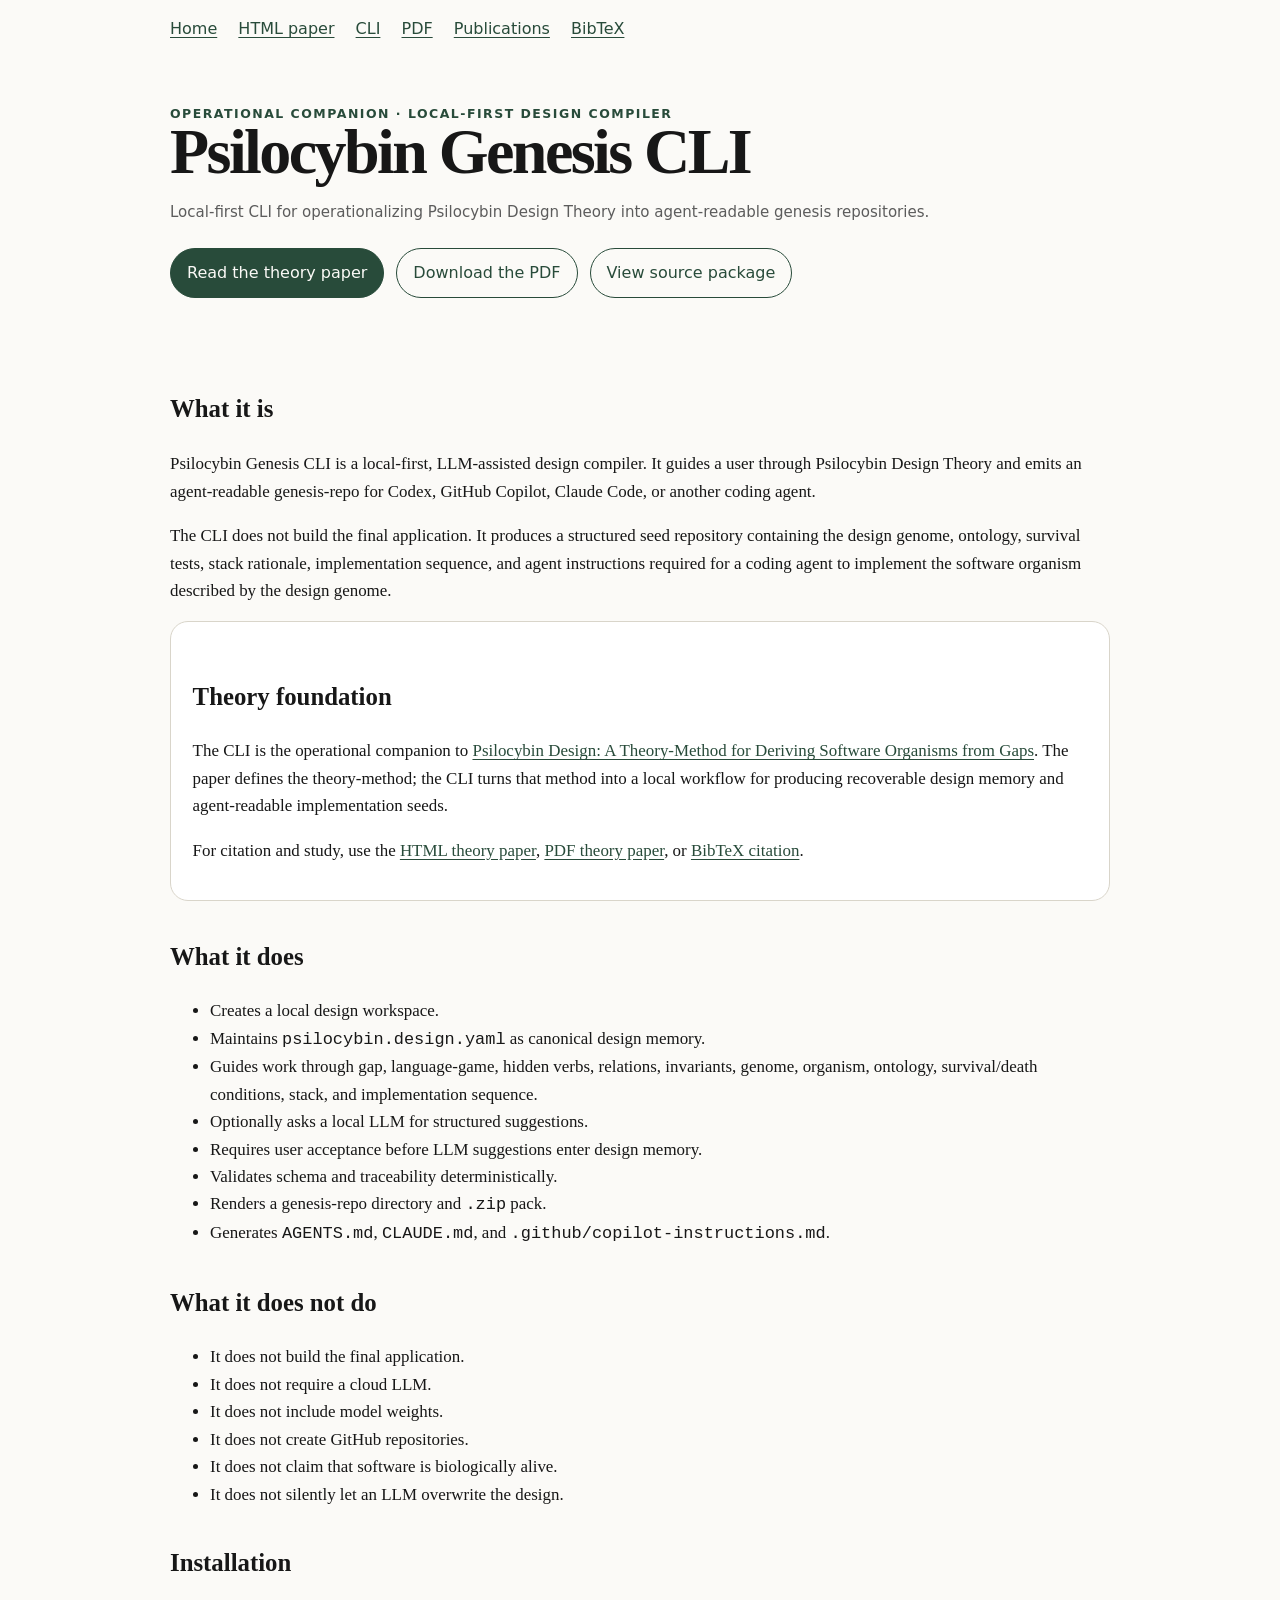
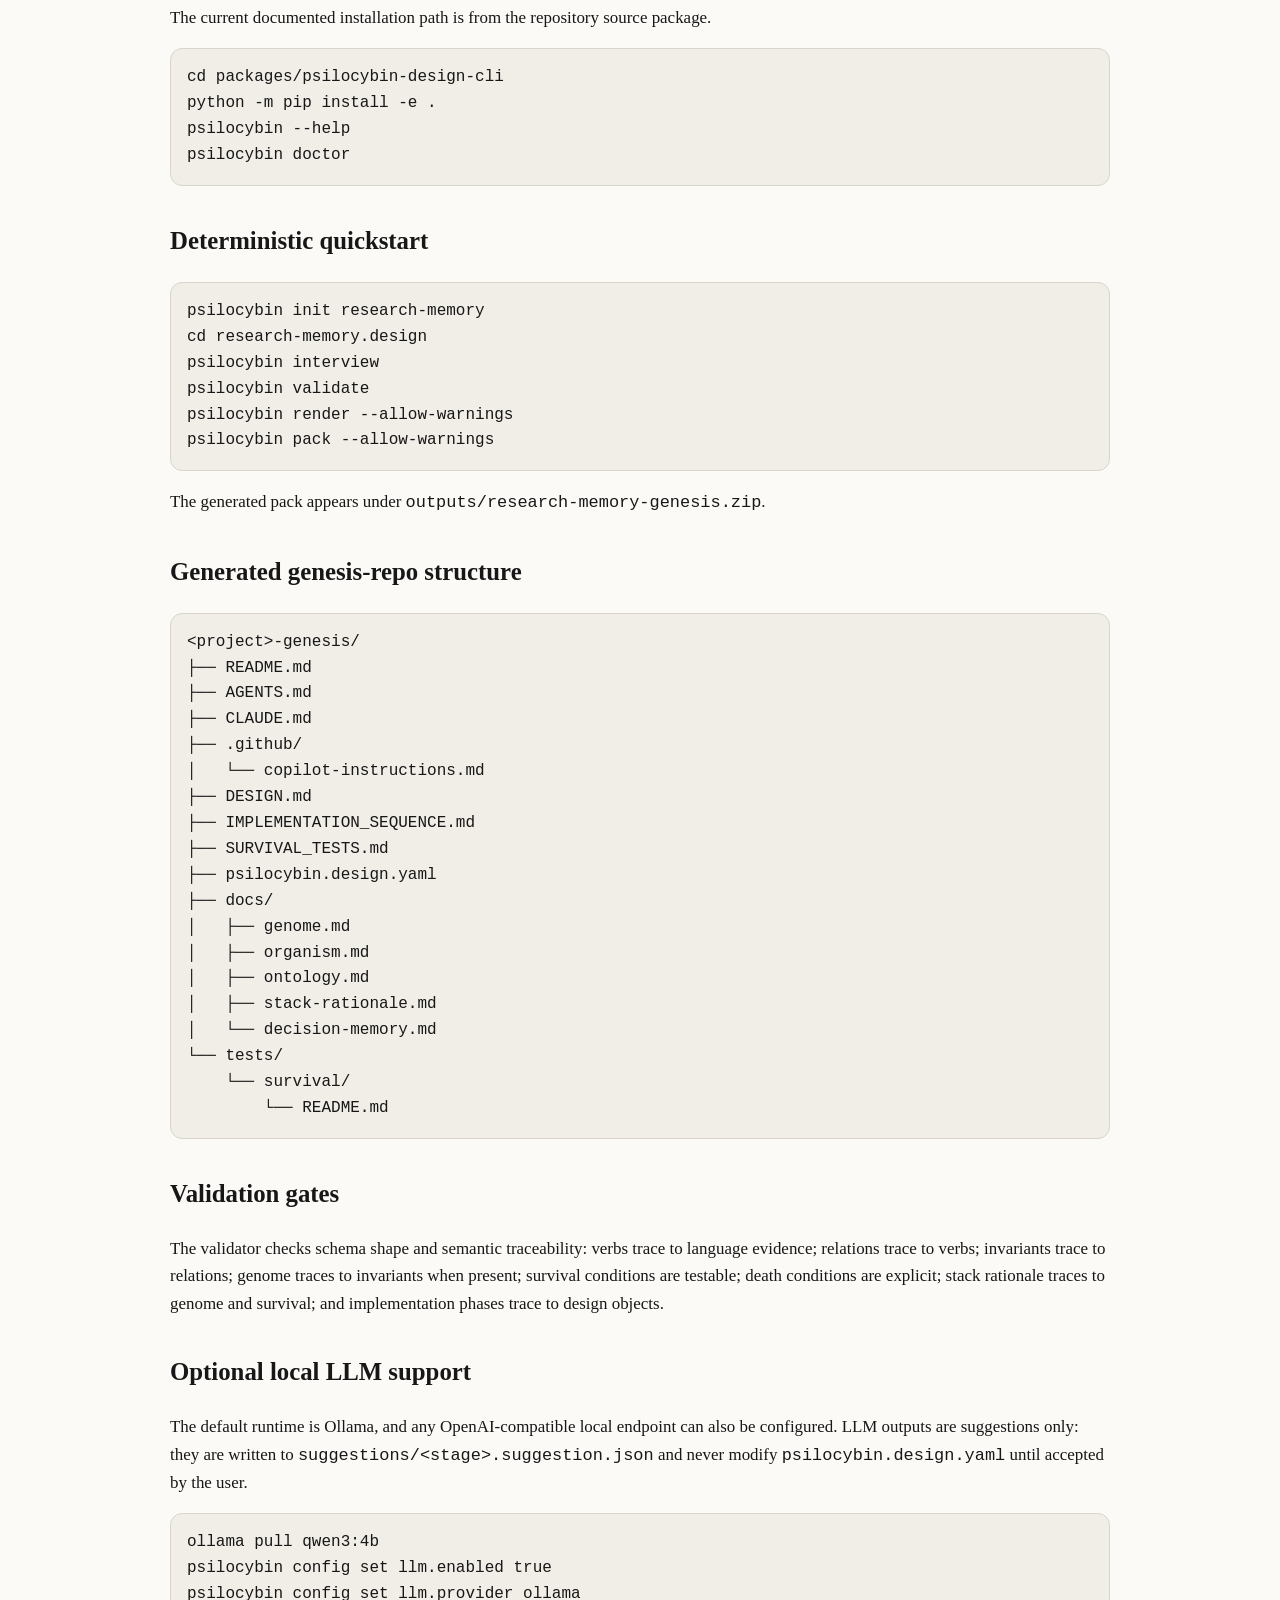
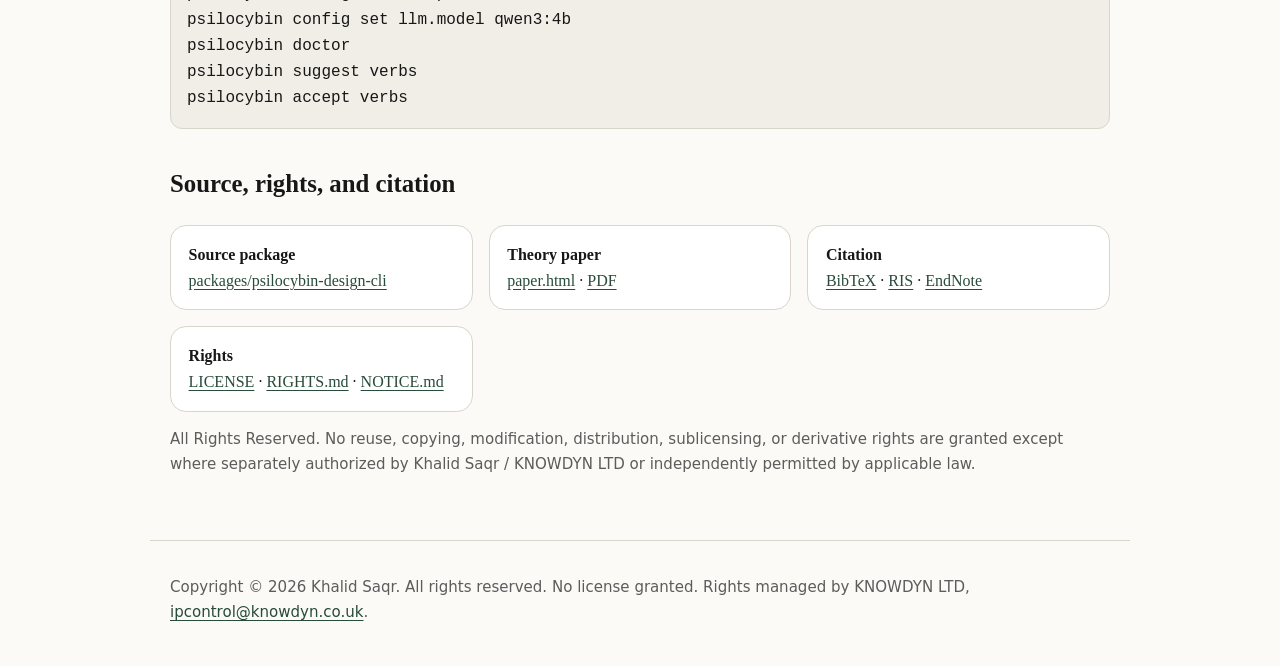
==== docs/cli.html @ f2608755 "Add CLI page to GitHub Pages site" ====
<!doctype html>
<html lang="en">
<head>
<meta charset="utf-8">
<meta name="viewport" content="width=device-width, initial-scale=1">
<title>Psilocybin Genesis CLI | Psilocybin Design Theory</title>
<meta name="description" content="Local-first CLI for operationalizing Psilocybin Design Theory into agent-readable genesis repositories.">
<meta name="author" content="Khalid Saqr">
<meta name="robots" content="index, follow, max-snippet:-1, max-image-preview:large, max-video-preview:-1">
<link rel="canonical" href="https://khalid-saqr.github.io/psilocybin-design-theory/cli.html">
<link rel="stylesheet" href="style.css">
<meta property="og:type" content="website">
<meta property="og:title" content="Psilocybin Genesis CLI">
<meta property="og:description" content="Local-first CLI for operationalizing Psilocybin Design Theory into agent-readable genesis repositories.">
<meta property="og:url" content="https://khalid-saqr.github.io/psilocybin-design-theory/cli.html">
<meta property="og:site_name" content="Psilocybin Design Theory">
<meta name="twitter:card" content="summary">
<meta name="twitter:title" content="Psilocybin Genesis CLI">
<meta name="twitter:description" content="Local-first CLI for operationalizing Psilocybin Design Theory into agent-readable genesis repositories.">
<script type="application/ld+json">{"@context":"https://schema.org","@type":"SoftwareApplication","name":"Psilocybin Genesis CLI","description":"Local-first CLI for operationalizing Psilocybin Design Theory into agent-readable genesis repositories.","applicationCategory":"DeveloperApplication","operatingSystem":"Windows, macOS, Linux","programmingLanguage":"Python","isBasedOn":"https://khalid-saqr.github.io/psilocybin-design-theory/paper.html","codeRepository":"https://github.com/khalid-saqr/psilocybin-design-theory/tree/main/packages/psilocybin-design-cli","author":{"@type":"Person","name":"Khalid Saqr","identifier":"https://orcid.org/0000-0002-3058-2705"},"copyrightHolder":{"@type":"Person","name":"Khalid Saqr"},"copyrightYear":2026,"license":"All rights reserved; no license granted"}</script>
</head>
<body>
<nav aria-label="Primary">
  <a href="./">Home</a>
  <a href="paper.html">HTML paper</a>
  <a href="cli.html">CLI</a>
  <a href="psilocybin-design-theory.pdf">PDF</a>
  <a href="publications.html">Publications</a>
  <a href="metadata/citation.bib">BibTeX</a>
</nav>
<header>
  <div class="kicker">Operational companion · Local-first design compiler</div>
  <h1>Psilocybin Genesis CLI</h1>
  <p class="meta">Local-first CLI for operationalizing Psilocybin Design Theory into agent-readable genesis repositories.</p>
  <div class="actions">
    <a class="button primary" href="paper.html">Read the theory paper</a>
    <a class="button" href="psilocybin-design-theory.pdf">Download the PDF</a>
    <a class="button" href="https://github.com/khalid-saqr/psilocybin-design-theory/tree/main/packages/psilocybin-design-cli">View source package</a>
  </div>
</header>
<main>
  <section aria-labelledby="what-it-is">
    <h2 id="what-it-is">What it is</h2>
    <p>Psilocybin Genesis CLI is a local-first, LLM-assisted design compiler. It guides a user through Psilocybin Design Theory and emits an agent-readable genesis-repo for Codex, GitHub Copilot, Claude Code, or another coding agent.</p>
    <p>The CLI does not build the final application. It produces a structured seed repository containing the design genome, ontology, survival tests, stack rationale, implementation sequence, and agent instructions required for a coding agent to implement the software organism described by the design genome.</p>
  </section>
  <section class="abstract" aria-labelledby="theory-foundation">
    <h2 id="theory-foundation">Theory foundation</h2>
    <p>The CLI is the operational companion to <a href="paper.html">Psilocybin Design: A Theory-Method for Deriving Software Organisms from Gaps</a>. The paper defines the theory-method; the CLI turns that method into a local workflow for producing recoverable design memory and agent-readable implementation seeds.</p>
    <p>For citation and study, use the <a href="paper.html">HTML theory paper</a>, <a href="psilocybin-design-theory.pdf">PDF theory paper</a>, or <a href="metadata/citation.bib">BibTeX citation</a>.</p>
  </section>
  <section aria-labelledby="what-it-does">
    <h2 id="what-it-does">What it does</h2>
    <ul>
      <li>Creates a local design workspace.</li>
      <li>Maintains <code>psilocybin.design.yaml</code> as canonical design memory.</li>
      <li>Guides work through gap, language-game, hidden verbs, relations, invariants, genome, organism, ontology, survival/death conditions, stack, and implementation sequence.</li>
      <li>Optionally asks a local LLM for structured suggestions.</li>
      <li>Requires user acceptance before LLM suggestions enter design memory.</li>
      <li>Validates schema and traceability deterministically.</li>
      <li>Renders a genesis-repo directory and <code>.zip</code> pack.</li>
      <li>Generates <code>AGENTS.md</code>, <code>CLAUDE.md</code>, and <code>.github/copilot-instructions.md</code>.</li>
    </ul>
  </section>
  <section aria-labelledby="what-it-does-not-do">
    <h2 id="what-it-does-not-do">What it does not do</h2>
    <ul>
      <li>It does not build the final application.</li>
      <li>It does not require a cloud LLM.</li>
      <li>It does not include model weights.</li>
      <li>It does not create GitHub repositories.</li>
      <li>It does not claim that software is biologically alive.</li>
      <li>It does not silently let an LLM overwrite the design.</li>
    </ul>
  </section>
  <section aria-labelledby="installation">
    <h2 id="installation">Installation</h2>
    <p>The current documented installation path is from the repository source package.</p>
    <pre><code>cd packages/psilocybin-design-cli
python -m pip install -e .
psilocybin --help
psilocybin doctor</code></pre>
  </section>
  <section aria-labelledby="quickstart">
    <h2 id="quickstart">Deterministic quickstart</h2>
    <pre><code>psilocybin init research-memory
cd research-memory.design
psilocybin interview
psilocybin validate
psilocybin render --allow-warnings
psilocybin pack --allow-warnings</code></pre>
    <p>The generated pack appears under <code>outputs/research-memory-genesis.zip</code>.</p>
  </section>
  <section aria-labelledby="generated-structure">
    <h2 id="generated-structure">Generated genesis-repo structure</h2>
    <pre><code>&lt;project&gt;-genesis/
├── README.md
├── AGENTS.md
├── CLAUDE.md
├── .github/
│   └── copilot-instructions.md
├── DESIGN.md
├── IMPLEMENTATION_SEQUENCE.md
├── SURVIVAL_TESTS.md
├── psilocybin.design.yaml
├── docs/
│   ├── genome.md
│   ├── organism.md
│   ├── ontology.md
│   ├── stack-rationale.md
│   └── decision-memory.md
└── tests/
    └── survival/
        └── README.md</code></pre>
  </section>
  <section aria-labelledby="validation-gates">
    <h2 id="validation-gates">Validation gates</h2>
    <p>The validator checks schema shape and semantic traceability: verbs trace to language evidence; relations trace to verbs; invariants trace to relations; genome traces to invariants when present; survival conditions are testable; death conditions are explicit; stack rationale traces to genome and survival; and implementation phases trace to design objects.</p>
  </section>
  <section aria-labelledby="llm-support">
    <h2 id="llm-support">Optional local LLM support</h2>
    <p>The default runtime is Ollama, and any OpenAI-compatible local endpoint can also be configured. LLM outputs are suggestions only: they are written to <code>suggestions/&lt;stage&gt;.suggestion.json</code> and never modify <code>psilocybin.design.yaml</code> until accepted by the user.</p>
    <pre><code>ollama pull qwen3:4b
psilocybin config set llm.enabled true
psilocybin config set llm.provider ollama
psilocybin config set llm.model qwen3:4b
psilocybin doctor
psilocybin suggest verbs
psilocybin accept verbs</code></pre>
  </section>
  <section aria-labelledby="source-rights-citation">
    <h2 id="source-rights-citation">Source, rights, and citation</h2>
    <div class="grid">
      <div class="card"><strong>Source package</strong><br><a href="https://github.com/khalid-saqr/psilocybin-design-theory/tree/main/packages/psilocybin-design-cli">packages/psilocybin-design-cli</a></div>
      <div class="card"><strong>Theory paper</strong><br><a href="paper.html">paper.html</a> · <a href="psilocybin-design-theory.pdf">PDF</a></div>
      <div class="card"><strong>Citation</strong><br><a href="metadata/citation.bib">BibTeX</a> · <a href="metadata/citation.ris">RIS</a> · <a href="metadata/citation.enw">EndNote</a></div>
      <div class="card"><strong>Rights</strong><br><a href="https://github.com/khalid-saqr/psilocybin-design-theory/blob/main/LICENSE">LICENSE</a> · <a href="https://github.com/khalid-saqr/psilocybin-design-theory/blob/main/RIGHTS.md">RIGHTS.md</a> · <a href="https://github.com/khalid-saqr/psilocybin-design-theory/blob/main/NOTICE.md">NOTICE.md</a></div>
    </div>
    <p class="small">All Rights Reserved. No reuse, copying, modification, distribution, sublicensing, or derivative rights are granted except where separately authorized by Khalid Saqr / KNOWDYN LTD or independently permitted by applicable law.</p>
  </section>
</main>
<footer><p class="small">Copyright © 2026 Khalid Saqr. All rights reserved. No license granted. Rights managed by KNOWDYN LTD, <a href="mailto:ipcontrol@knowdyn.co.uk">ipcontrol@knowdyn.co.uk</a>.</p></footer>
</body>
</html>
---- docs/style.css ----
/* Psilocybin Design Theory - scholarly GitHub Pages site */
:root { color-scheme: light dark; --bg: #fbfaf7; --fg: #171717; --muted: #5c5c5c; --card: #ffffff; --border: #d9d5ca; --accent: #284b3a; --code: #f1eee7; }
@media (prefers-color-scheme: dark) { :root { --bg: #111310; --fg: #f1f1ed; --muted: #b9b9b0; --card: #181b16; --border: #36392f; --accent: #9fc6ad; --code: #20241f; } }
* { box-sizing: border-box; }
body { margin: 0; background: var(--bg); color: var(--fg); font-family: ui-serif, Georgia, Cambria, "Times New Roman", Times, serif; line-height: 1.62; }
main, header, footer, nav { max-width: 980px; margin: 0 auto; padding: 0 1.25rem; }
header { padding-top: 4rem; padding-bottom: 2rem; }
nav { padding-top: 1rem; font-family: ui-sans-serif, system-ui, -apple-system, BlinkMacSystemFont, "Segoe UI", sans-serif; }
nav a { margin-right: 1rem; white-space: nowrap; }
h1 { font-size: clamp(2.2rem, 5vw, 4.6rem); line-height: 0.98; letter-spacing: -0.04em; margin: 0 0 1rem; }
h2 { margin-top: 2.2rem; font-size: 1.55rem; }
h3 { margin-top: 1.6rem; }
p, li { font-size: 1.06rem; }
a { color: var(--accent); text-underline-offset: 0.18em; }
.kicker { color: var(--accent); text-transform: uppercase; letter-spacing: 0.12em; font: 700 0.78rem ui-sans-serif, system-ui, sans-serif; }
.meta, .small { color: var(--muted); font-family: ui-sans-serif, system-ui, sans-serif; font-size: 0.94rem; }
.abstract { background: var(--card); border: 1px solid var(--border); border-radius: 18px; padding: 1.2rem 1.35rem; }
.actions { display: flex; flex-wrap: wrap; gap: 0.75rem; margin: 1.5rem 0; }
.button { display: inline-block; border: 1px solid var(--accent); border-radius: 999px; padding: 0.7rem 1rem; font-family: ui-sans-serif, system-ui, sans-serif; text-decoration: none; }
.button.primary { background: var(--accent); color: var(--bg); }
.grid { display: grid; grid-template-columns: repeat(auto-fit, minmax(260px, 1fr)); gap: 1rem; }
.card { background: var(--card); border: 1px solid var(--border); border-radius: 16px; padding: 1rem 1.1rem; }
pre { background: var(--code); padding: 1rem; overflow-x: auto; border-radius: 12px; border: 1px solid var(--border); }
code { font-family: ui-monospace, SFMono-Regular, Menlo, Consolas, monospace; }
footer { margin-top: 4rem; padding-bottom: 2rem; border-top: 1px solid var(--border); padding-top: 1.2rem; }
.paper { max-width: 900px; }
.paper h1 { font-size: 2.4rem; line-height: 1.1; }
.paper table { border-collapse: collapse; max-width: 100%; display: block; overflow-x: auto; }
.paper th, .paper td { border: 1px solid var(--border); padding: 0.45rem; vertical-align: top; }
.paper .author { font-size: 1.2rem; color: var(--muted); }
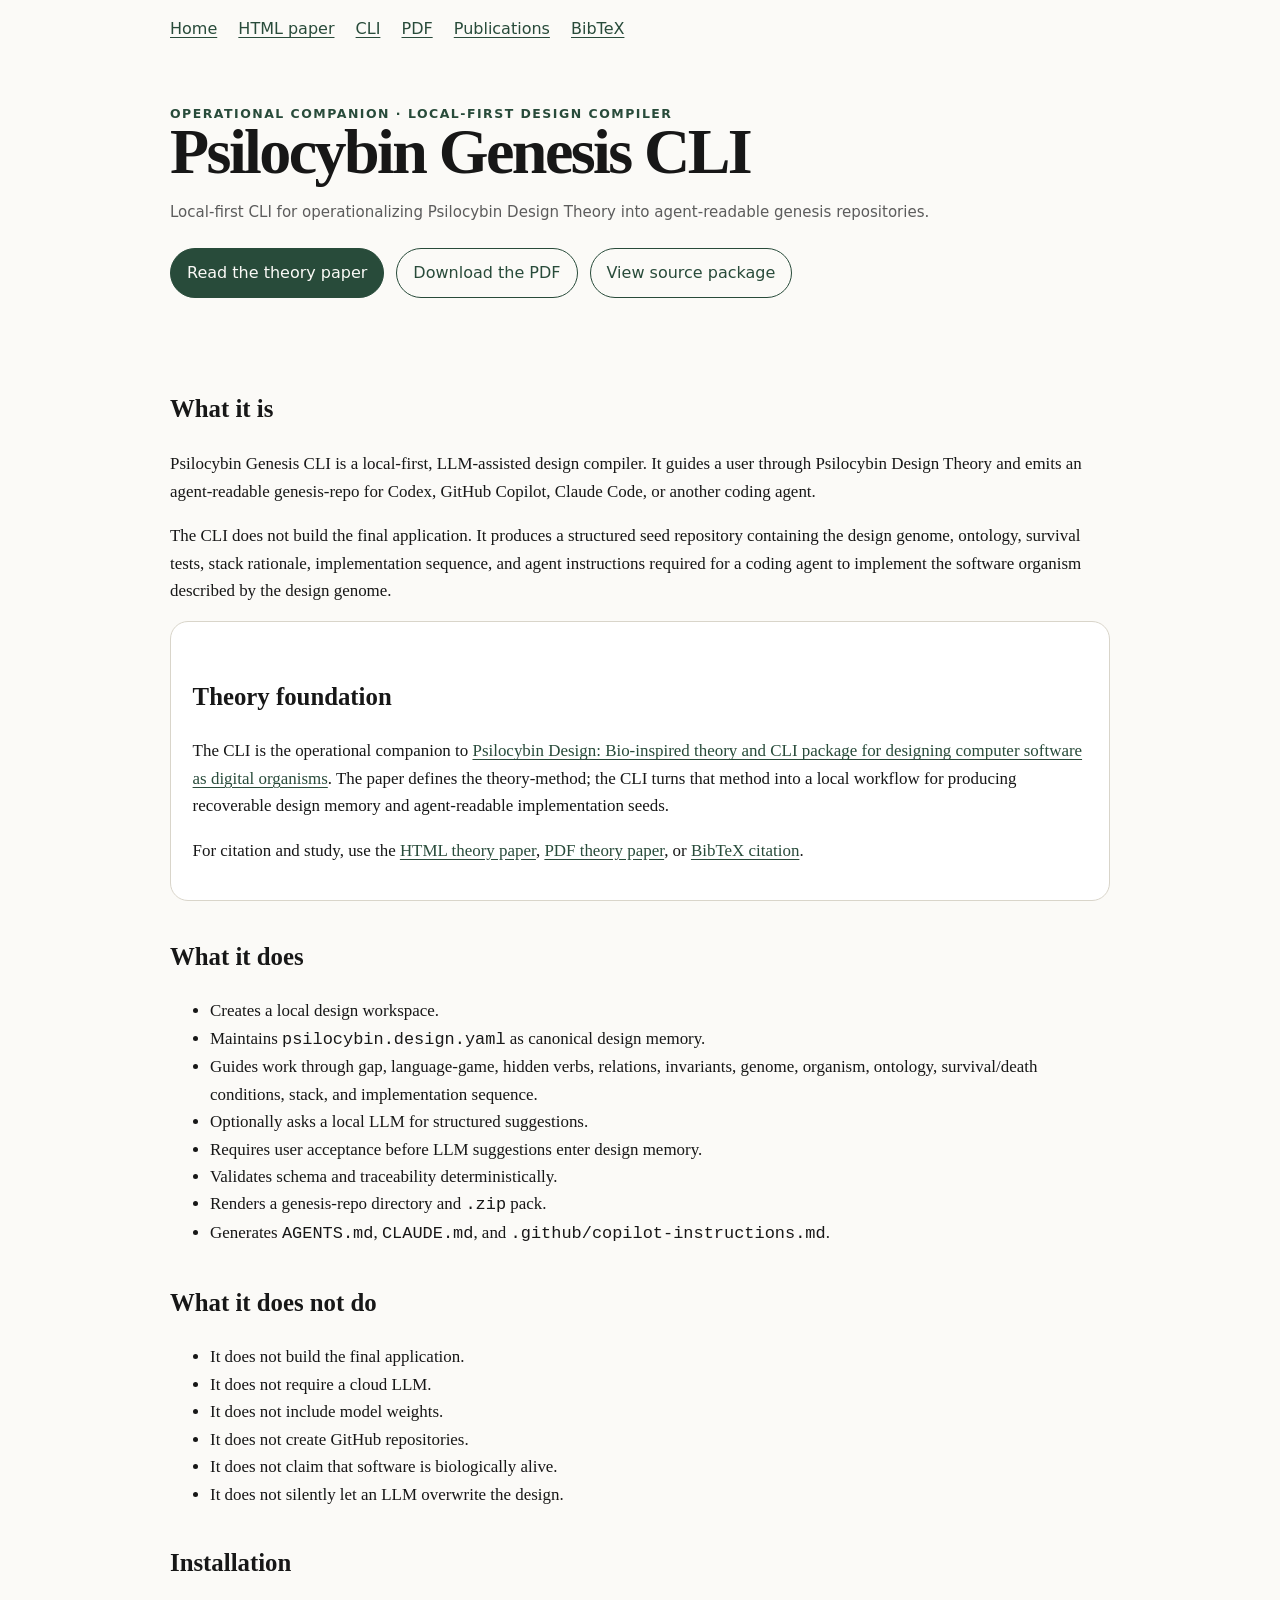
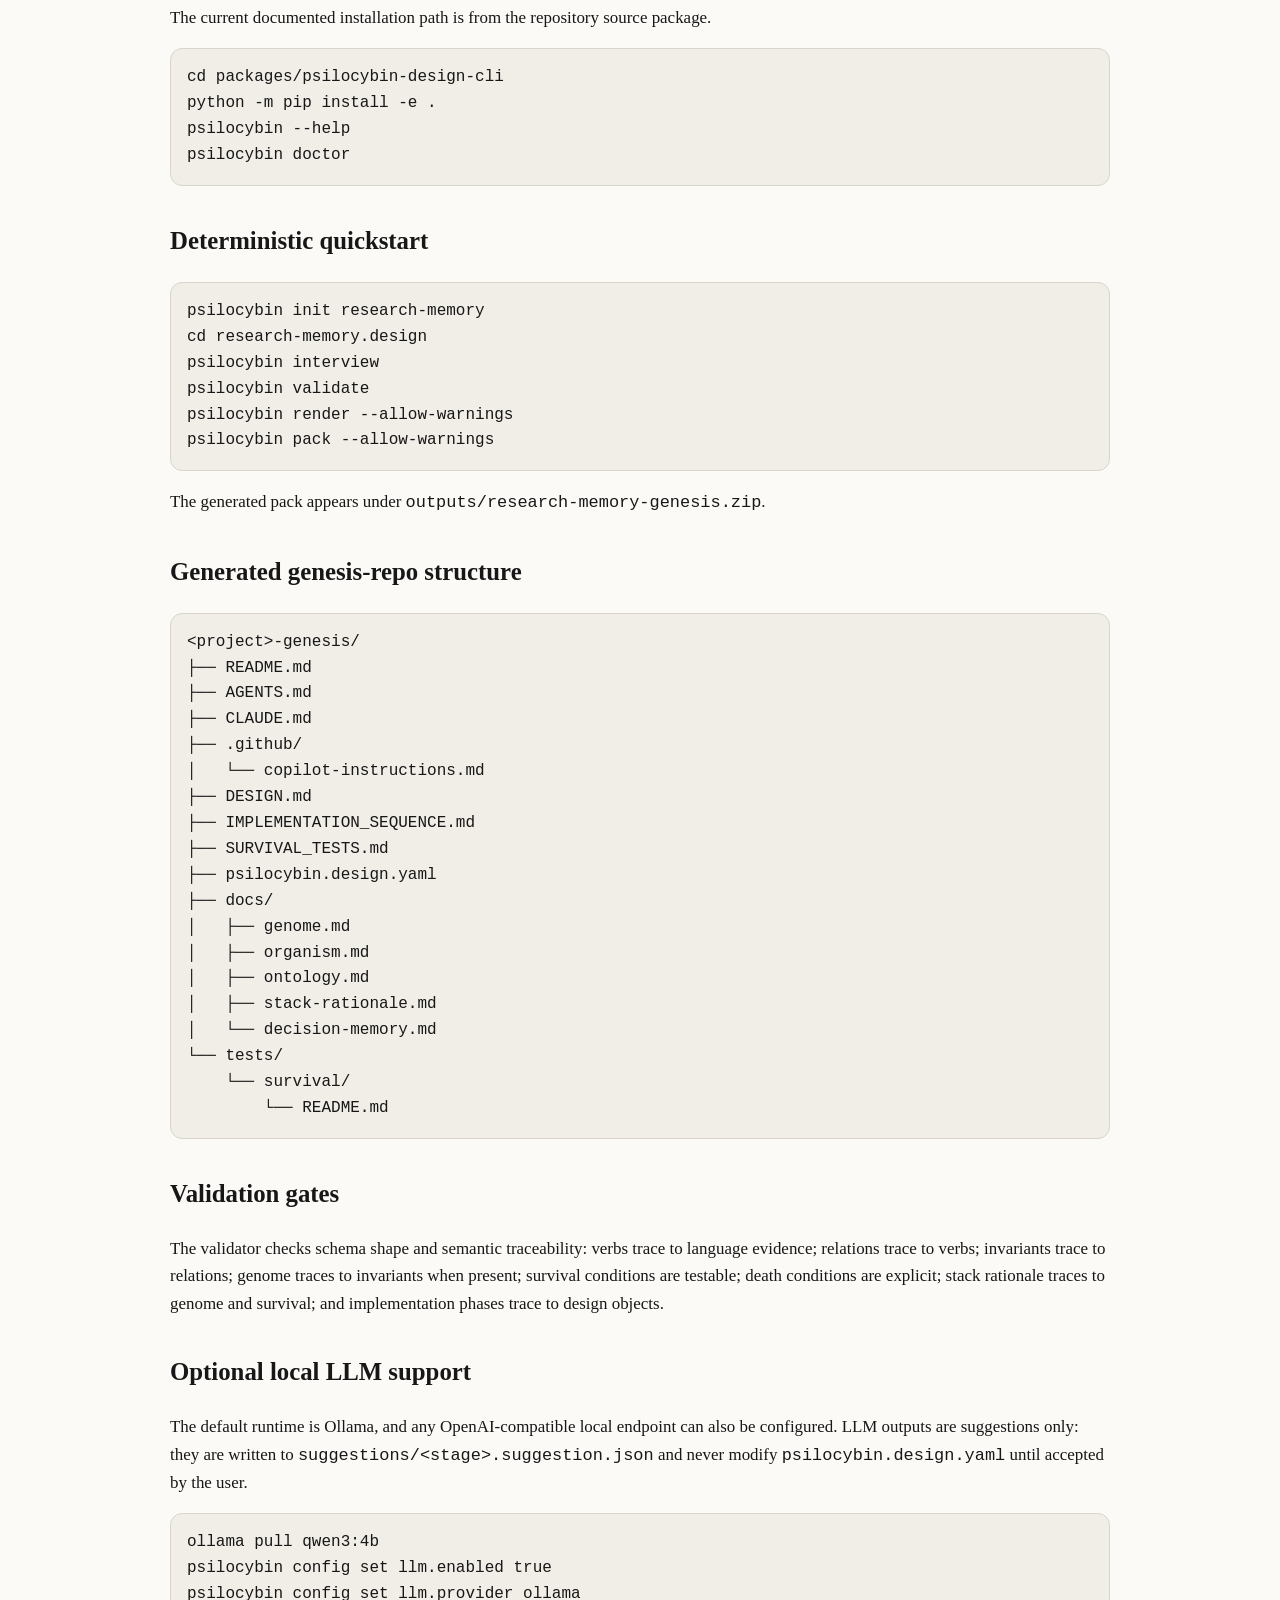
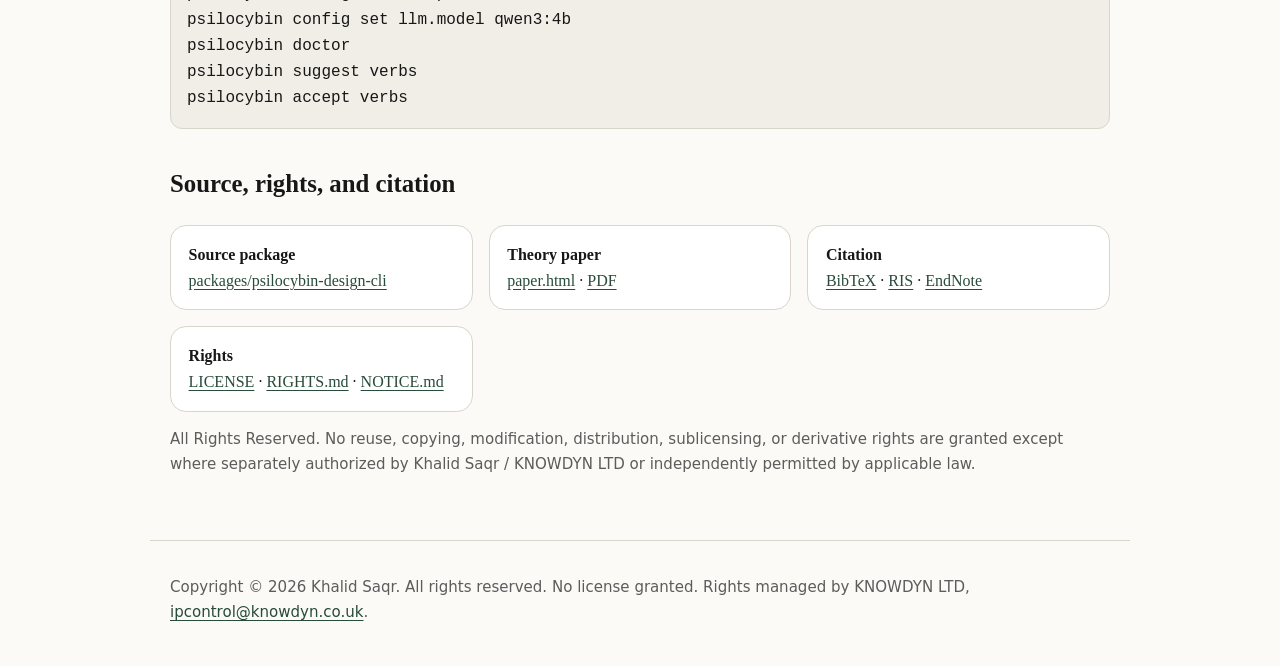
==== commit eaeb831b: "Update publication title and v1.0.1 metadata" ====
--- a/docs/cli.html
+++ b/docs/cli.html
@@ -46,7 +46,7 @@
   </section>
   <section class="abstract" aria-labelledby="theory-foundation">
     <h2 id="theory-foundation">Theory foundation</h2>
-    <p>The CLI is the operational companion to <a href="paper.html">Psilocybin Design: A Theory-Method for Deriving Software Organisms from Gaps</a>. The paper defines the theory-method; the CLI turns that method into a local workflow for producing recoverable design memory and agent-readable implementation seeds.</p>
+    <p>The CLI is the operational companion to <a href="paper.html">Psilocybin Design:  Bio-inspired theory and CLI package for designing computer software as digital organisms</a>. The paper defines the theory-method; the CLI turns that method into a local workflow for producing recoverable design memory and agent-readable implementation seeds.</p>
     <p>For citation and study, use the <a href="paper.html">HTML theory paper</a>, <a href="psilocybin-design-theory.pdf">PDF theory paper</a>, or <a href="metadata/citation.bib">BibTeX citation</a>.</p>
   </section>
   <section aria-labelledby="what-it-does">
